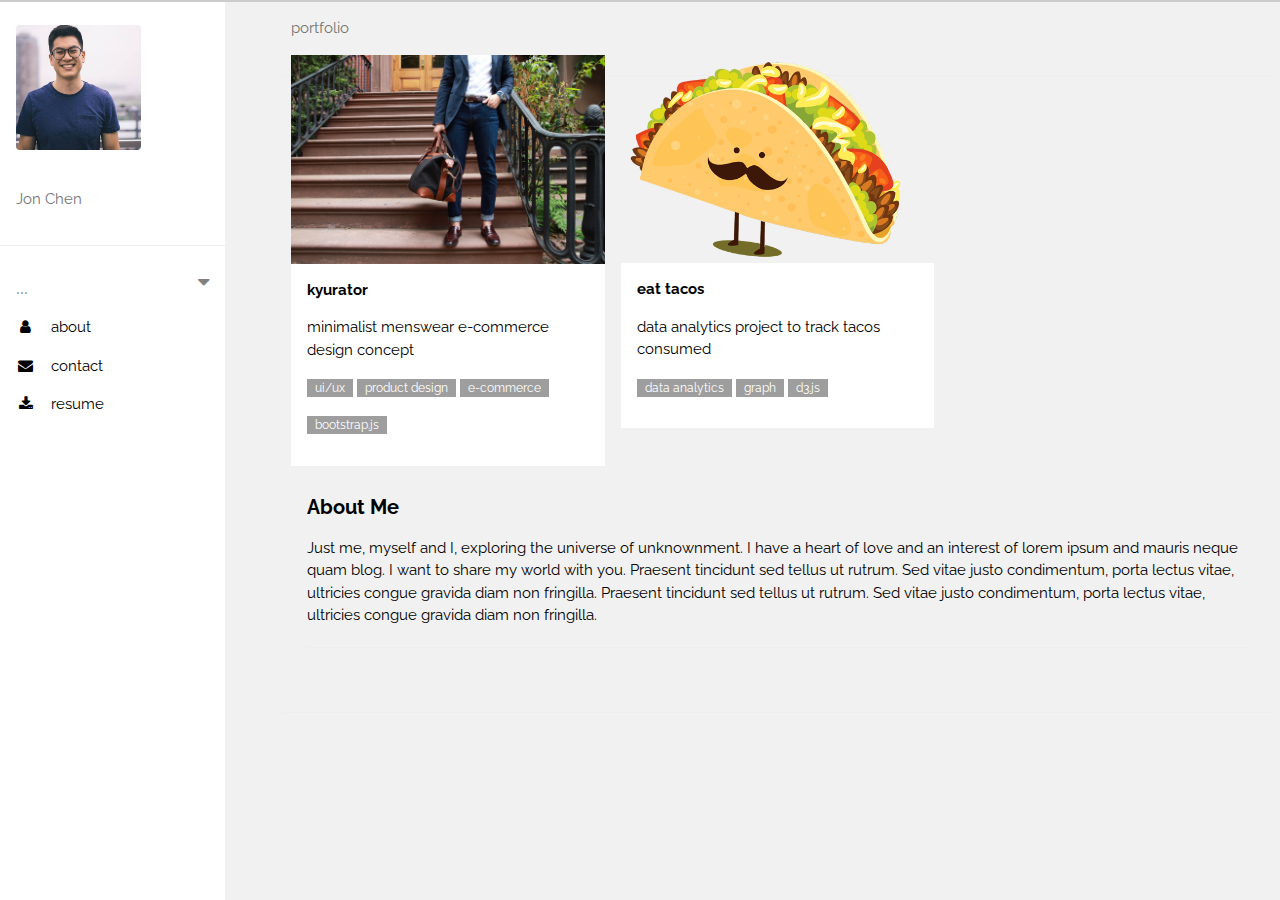
==== index.html @ 565eb9ad "Update index.html" ====
<!DOCTYPE html>
<html>
<title>Jon Chen</title>
<meta charset="UTF-8">
<meta name="viewport" content="width=device-width, initial-scale=1">
  
<link rel="stylesheet" href="https://www.w3schools.com/w3css/4/w3.css">
<link rel="stylesheet" href="https://fonts.googleapis.com/css?family=Raleway">
<link rel="stylesheet" href="https://cdnjs.cloudflare.com/ajax/libs/font-awesome/4.7.0/css/font-awesome.min.css">
<script src="https://maxcdn.bootstrapcdn.com/bootstrap/3.3.7/js/bootstrap.min.js"></script>

<style>
body,h1,h2,h3,h4,h5,h6 {font-family: "Raleway", sans-serif}
.sidenav { height: 100%; width: 200px; position: fixed; z-index: 1; top: 0; left: 0; background-color: #111; overflow-x: hidden; padding-top: 20px;}

/* Style the sidenav links and the dropdown button */
.sidenav a, .dropdown-btn {padding: 6px 8px 6px 16px; text-decoration: none; font-size: 20px; color: #818181; display: block; border: none; background: none; width:100%; text-align: left; cursor: pointer; outline: none;}

/* On mouse-over */
.sidenav a:hover, .dropdown-btn:hover {color: #f1f1f1;}

/* Main content */
.main {margin-left: 200px; /* Same as the width of the sidenav */font-size: 20px; /* Increased text to enable scrolling */padding: 0px 10px;}

/* Add an active class to the active dropdown button */
.active {background-color: grey; color: white;}

/* Dropdown container (hidden by default). Optional: add a lighter background color and some left padding to change the design of the dropdown content */
.dropdown-container {display: none; background-color: #262626; padding-left: 8px;}
/* Optional: Style the caret down icon */
.fa-caret-down {float: right; padding-right: 8px;}
</style>

<body class="w3-light-grey w3-content" style="max-width:1600px">
<div class="w3-bar w3-border w3-light-grey">
  </div>
  
<!-- Sidebar/menu -->
<nav class="w3-sidebar w3-collapse w3-white w3-animate-left" style="z-index:3;width:225px;" id="mySidebar"><br>
  <div class="w3-container">
    <a href="#" onclick="w3_close()" class="w3-hide-large w3-right w3-padding w3-hover-grey" title="close menu">
      <i class="fa fa-remove"></i>
    </a>
    <img src="/images/Jchen_picture.jpg" style="width:65%;" class="w3-round"><br><br>
    <h4><b></b></h4>
    <p class="w3-text-grey">Jon Chen</p>
  </div>
  
  <hr>
  <button class="dropdown-btn">...<i class="fa fa-caret-down"></i>
  </button>
  <div class="dropdown-container">
    <a href="/about.html" onclick="w3_close()" class="w3-bar-item w3-button w3-padding"><i class="fa fa-user fa-fw w3-margin-right"></i>about</a> 
    <a href="https://linkedin.com/in/jonschen" onclick="w3_close()" class="w3-bar-item w3-button w3-padding"><i class="fa fa-envelope fa-fw w3-margin-right"></i>contact</a>
    <a href="/downloads/resume.pdf" onclick="w3_close()" class="w3-bar-item w3-button w3-padding"><i class="fa fa-download fa-fw w3-margin-right"></i>resume</a>
</div>
  
  <div class="w3-bar-block">
    <a href="/about.html" onclick="w3_close()" class="w3-bar-item w3-button w3-padding"><i class="fa fa-user fa-fw w3-margin-right"></i>about</a> 
    <a href="https://linkedin.com/in/jonschen" onclick="w3_close()" class="w3-bar-item w3-button w3-padding"><i class="fa fa-envelope fa-fw w3-margin-right"></i>contact</a>
    <a href="/downloads/resume.pdf" onclick="w3_close()" class="w3-bar-item w3-button w3-padding"><i class="fa fa-download fa-fw w3-margin-right"></i>resume</a>
  </div>
  
</nav>

<!-- Overlay effect when opening sidebar on small screens -->
<div class="w3-overlay w3-hide-large w3-animate-opacity" onclick="w3_close()" style="cursor:pointer" title="close side menu" id="myOverlay"></div>

<!-- !PAGE CONTENT! -->
<div class="w3-main" style="margin-left:275px">

  <!-- Header -->
  <header id="portfolio">
    <a href="#"><img src="/images/Jchen_picture.jpg" style="width:65px;" class="w3-circle w3-right w3-margin w3-hide-large w3-hover-opacity"></a>
    <span class="w3-button w3-hide-large w3-xxlarge w3-hover-text-grey" onclick="w3_open()"><i class="fa fa-bars"></i></span>
    <div class="w3-container">
    <h1><b></b></h1>
      <p class="w3-text-grey">portfolio</p>
    </div>
  </header>
  
  <!-- First Photo Grid-->
  <div class="w3-row-padding">
    <div class="w3-third w3-container w3-margin-bottom">
      <a href="/kytr.html"><img src="/images/img1.jpg" alt="kyurator" style="width:100%" class="w3-hover-opacity"></a>
      <div class="w3-container w3-white">
        <p><b>kyurator</b></p>
        <p>minimalist menswear e-commerce design concept</p>
        <p>
          <span class="w3-tag w3-grey w3-small w3-margin-bottom w3-text-white">ui/ux</span> 
          <span class="w3-tag w3-grey w3-small w3-margin-bottom w3-text-white">product design</span> 
          <span class="w3-tag w3-grey w3-small w3-margin-bottom w3-text-white">e-commerce</span>
          <span class="w3-tag w3-grey w3-small w3-margin-bottom w3-text-white">bootstrap.js</span>
        </p>
      </div>
    </div>
    <div class="w3-third w3-container w3-margin-bottom">
      <a href="/taco/taco.html"><img src="/images/heytaco.png" alt="taco" style="width:92.5%" class="w3-hover-opacity"></a>
      <div class="w3-container w3-white">
        <p><b>eat tacos</b></p>
        <p>data analytics project to track tacos consumed</p>
        <p>
          <span class="w3-tag w3-grey w3-small w3-margin-bottom w3-text-white">data analytics</span> 
          <span class="w3-tag w3-grey w3-small w3-margin-bottom w3-text-white">graph</span> 
          <span class="w3-tag w3-grey w3-small w3-margin-bottom w3-text-white">d3.js</span> 
        </p>
      </div>
    </div>
    <hr>
     <div class="w3-container w3-padding-large" style="margin-bottom:32px">
    <h4><b>About Me</b></h4>
    <p>Just me, myself and I, exploring the universe of unknownment. I have a heart of love and an interest of lorem ipsum and mauris neque quam blog. I want to share my world with you. Praesent tincidunt sed tellus ut rutrum. Sed vitae justo condimentum, porta lectus vitae, ultricies congue gravida diam non fringilla. Praesent tincidunt sed tellus ut rutrum. Sed vitae justo condimentum, porta lectus vitae, ultricies congue gravida diam non fringilla.</p>
    <hr>
  </div>
  <hr>
  
  <!-- Footer -->
  <footer class="w3-container w3-padding-32">
  </footer>

<!-- End page content -->
</div>

<script>
// Script to open and close sidebar
function w3_open() {
    document.getElementById("mySidebar").style.display = "block";
    document.getElementById("myOverlay").style.display = "block";
}
 
function w3_close() {
    document.getElementById("mySidebar").style.display = "none";
    document.getElementById("myOverlay").style.display = "none";
}
  
//* Loop through all dropdown buttons to toggle between hiding and showing its dropdown content - This allows the user to have multiple dropdowns without any conflict */
var dropdown = document.getElementsByClassName("dropdown-btn");
var i;

for (i = 0; i < dropdown.length; i++) {
  dropdown[i].addEventListener("click", function() {
    this.classList.toggle("active");
    var dropdownContent = this.nextElementSibling;
    if (dropdownContent.style.display === "block") {
      dropdownContent.style.display = "none";
    } else {
      dropdownContent.style.display = "block";
    }
  });
}
</script>

</body>
</html>
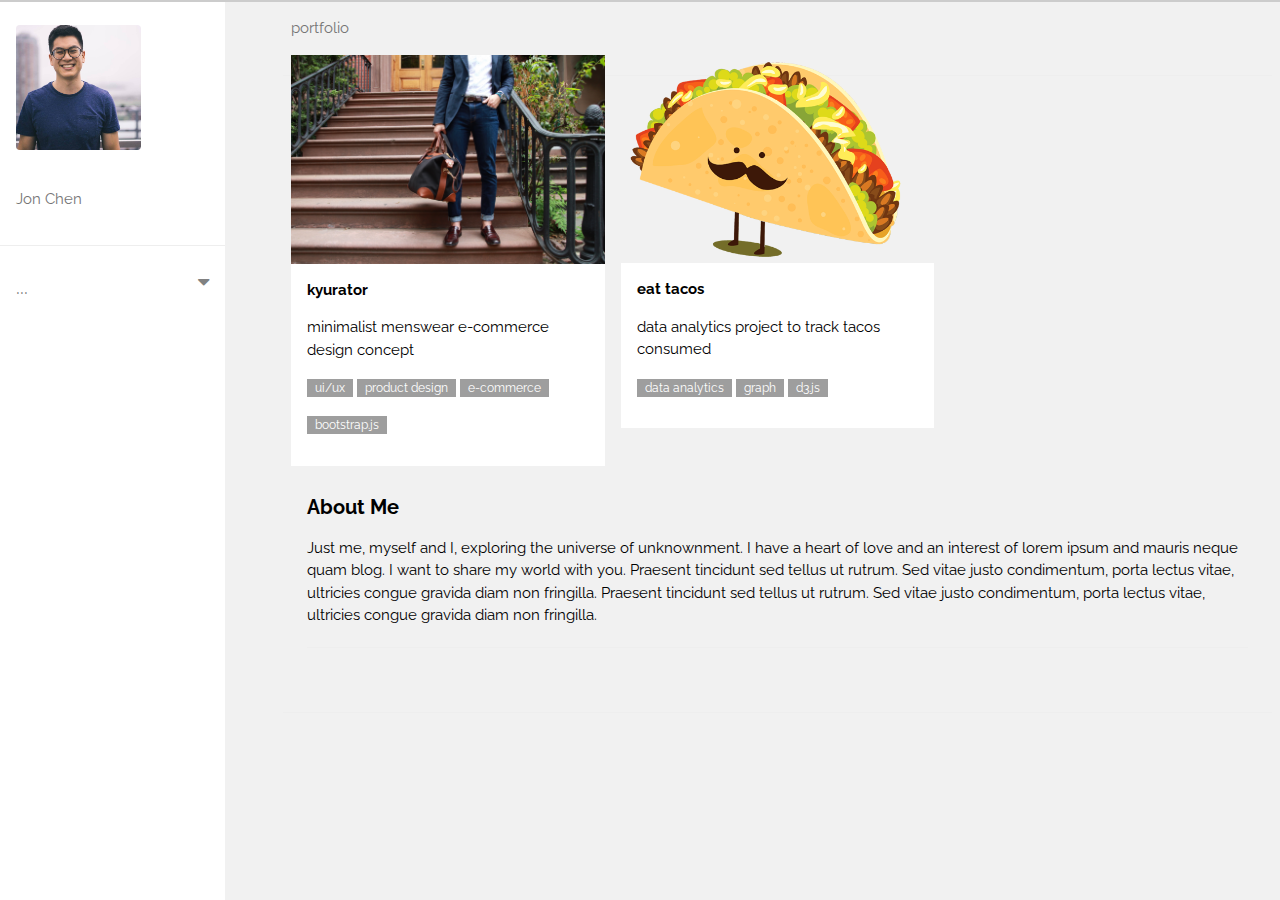
==== commit 0598b130: "changes to sidenav" ====
--- a/index.html
+++ b/index.html
@@ -23,7 +23,7 @@
 .main {margin-left: 200px; /* Same as the width of the sidenav */font-size: 20px; /* Increased text to enable scrolling */padding: 0px 10px;}
 
 /* Add an active class to the active dropdown button */
-.active {background-color: grey; color: white;}
+.active {background-color: white; color: grey;}
 
 /* Dropdown container (hidden by default). Optional: add a lighter background color and some left padding to change the design of the dropdown content */
 .dropdown-container {display: none; background-color: #262626; padding-left: 8px;}
@@ -53,14 +53,7 @@
     <a href="/about.html" onclick="w3_close()" class="w3-bar-item w3-button w3-padding"><i class="fa fa-user fa-fw w3-margin-right"></i>about</a> 
     <a href="https://linkedin.com/in/jonschen" onclick="w3_close()" class="w3-bar-item w3-button w3-padding"><i class="fa fa-envelope fa-fw w3-margin-right"></i>contact</a>
     <a href="/downloads/resume.pdf" onclick="w3_close()" class="w3-bar-item w3-button w3-padding"><i class="fa fa-download fa-fw w3-margin-right"></i>resume</a>
-</div>
-  
-  <div class="w3-bar-block">
-    <a href="/about.html" onclick="w3_close()" class="w3-bar-item w3-button w3-padding"><i class="fa fa-user fa-fw w3-margin-right"></i>about</a> 
-    <a href="https://linkedin.com/in/jonschen" onclick="w3_close()" class="w3-bar-item w3-button w3-padding"><i class="fa fa-envelope fa-fw w3-margin-right"></i>contact</a>
-    <a href="/downloads/resume.pdf" onclick="w3_close()" class="w3-bar-item w3-button w3-padding"><i class="fa fa-download fa-fw w3-margin-right"></i>resume</a>
-  </div>
-  
+</div>  
 </nav>
 
 <!-- Overlay effect when opening sidebar on small screens -->
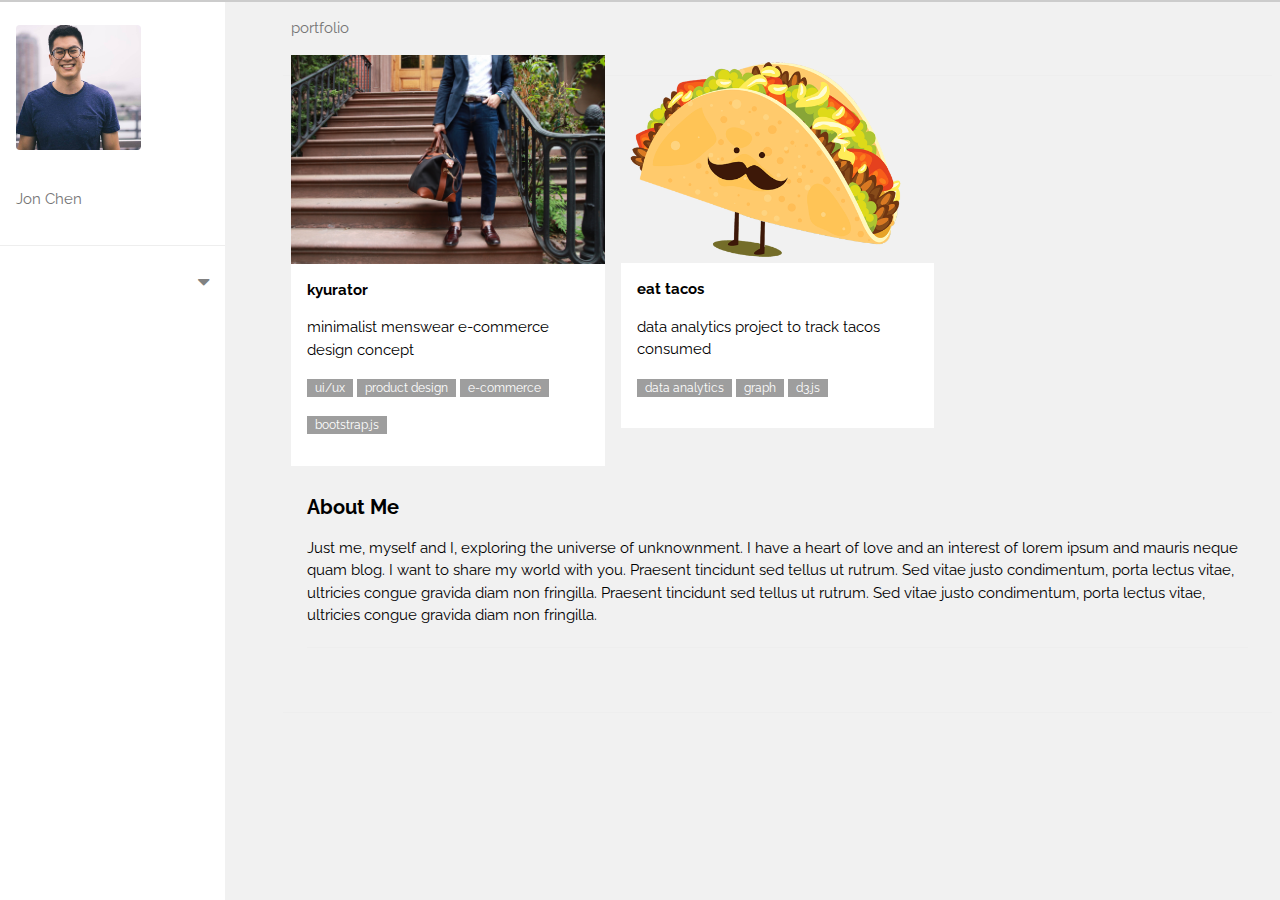
==== commit 15ecc15a: "Update index.html" ====
--- a/index.html
+++ b/index.html
@@ -26,7 +26,7 @@
 .active {background-color: white; color: grey;}
 
 /* Dropdown container (hidden by default). Optional: add a lighter background color and some left padding to change the design of the dropdown content */
-.dropdown-container {display: none; background-color: #262626; padding-left: 8px;}
+.dropdown-container {display: none; background-color: #000000; padding-left: 8px;}
 /* Optional: Style the caret down icon */
 .fa-caret-down {float: right; padding-right: 8px;}
 </style>
@@ -47,7 +47,7 @@
   </div>
   
   <hr>
-  <button class="dropdown-btn">...<i class="fa fa-caret-down"></i>
+  <button class="dropdown-btn"><i class="fa fa-caret-down"></i>
   </button>
   <div class="dropdown-container">
     <a href="/about.html" onclick="w3_close()" class="w3-bar-item w3-button w3-padding"><i class="fa fa-user fa-fw w3-margin-right"></i>about</a> 
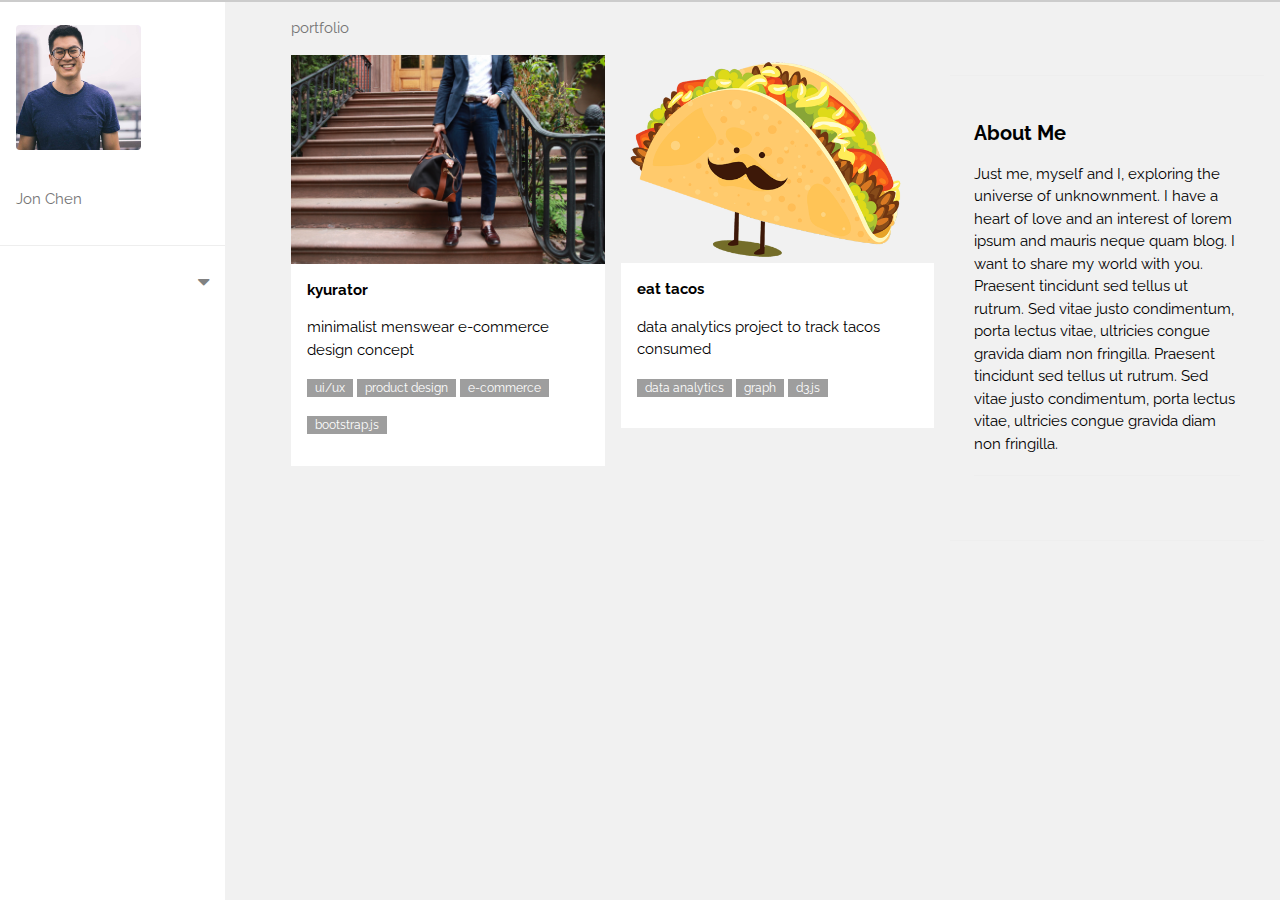
==== commit d48b1a19: "Update index.html" ====
--- a/index.html
+++ b/index.html
@@ -26,7 +26,7 @@
 .active {background-color: white; color: grey;}
 
 /* Dropdown container (hidden by default). Optional: add a lighter background color and some left padding to change the design of the dropdown content */
-.dropdown-container {display: none; background-color: #000000; padding-left: 8px;}
+.dropdown-container {display: none; background-color: #ffffff; padding-left: 8px;}
 /* Optional: Style the caret down icon */
 .fa-caret-down {float: right; padding-right: 8px;}
 </style>
@@ -99,6 +99,10 @@
         </p>
       </div>
     </div>
+    
+    <div class="w3-third w3-container w3-margin-bottom">
+    <div>
+      
     <hr>
      <div class="w3-container w3-padding-large" style="margin-bottom:32px">
     <h4><b>About Me</b></h4>
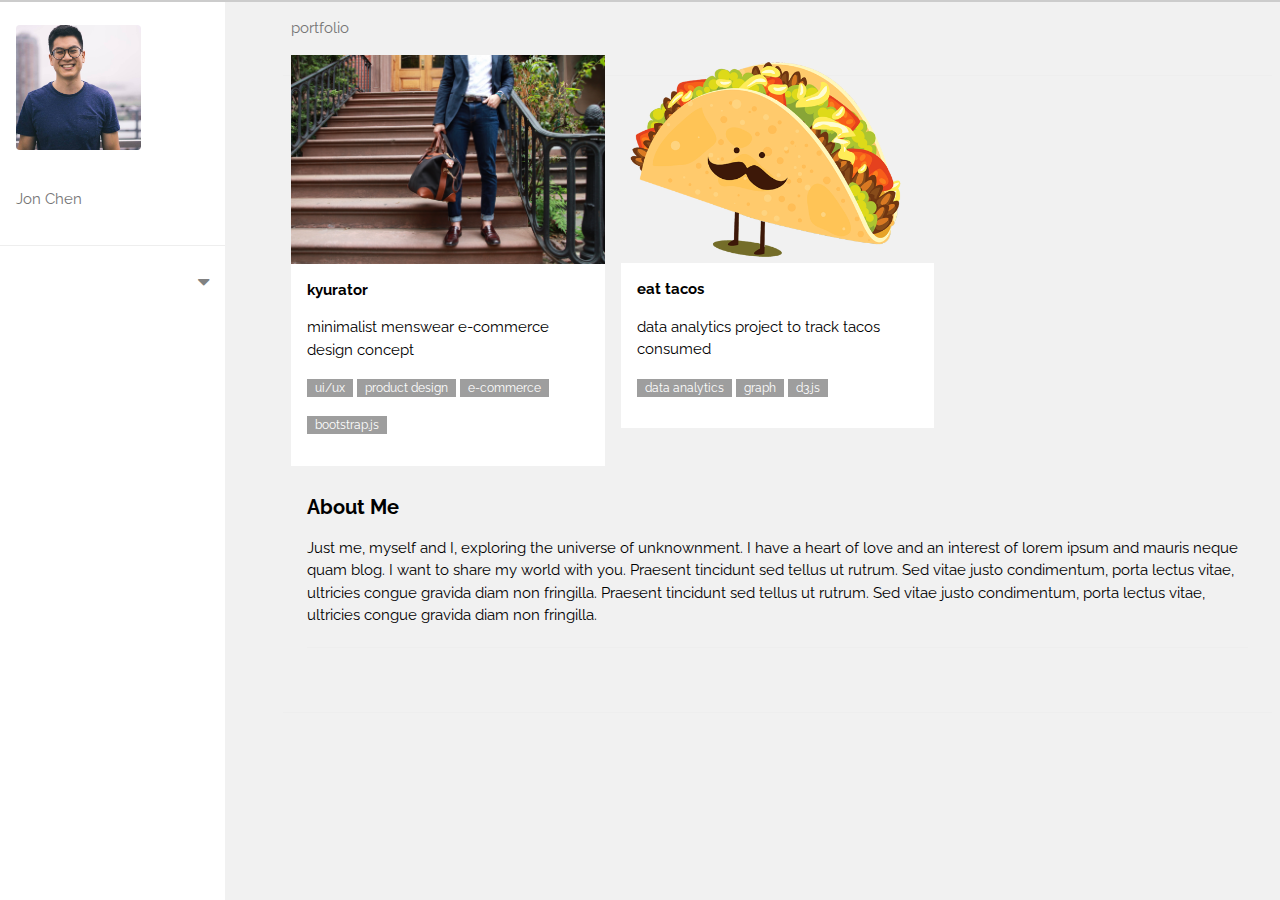
==== commit f591c47e: "Update index.html" ====
--- a/index.html
+++ b/index.html
@@ -99,11 +99,11 @@
         </p>
       </div>
     </div>
-    
-    <div class="w3-third w3-container w3-margin-bottom">
-    <div>
       
     <hr>
+    <br>
+    <br>
+    <br>
      <div class="w3-container w3-padding-large" style="margin-bottom:32px">
     <h4><b>About Me</b></h4>
     <p>Just me, myself and I, exploring the universe of unknownment. I have a heart of love and an interest of lorem ipsum and mauris neque quam blog. I want to share my world with you. Praesent tincidunt sed tellus ut rutrum. Sed vitae justo condimentum, porta lectus vitae, ultricies congue gravida diam non fringilla. Praesent tincidunt sed tellus ut rutrum. Sed vitae justo condimentum, porta lectus vitae, ultricies congue gravida diam non fringilla.</p>
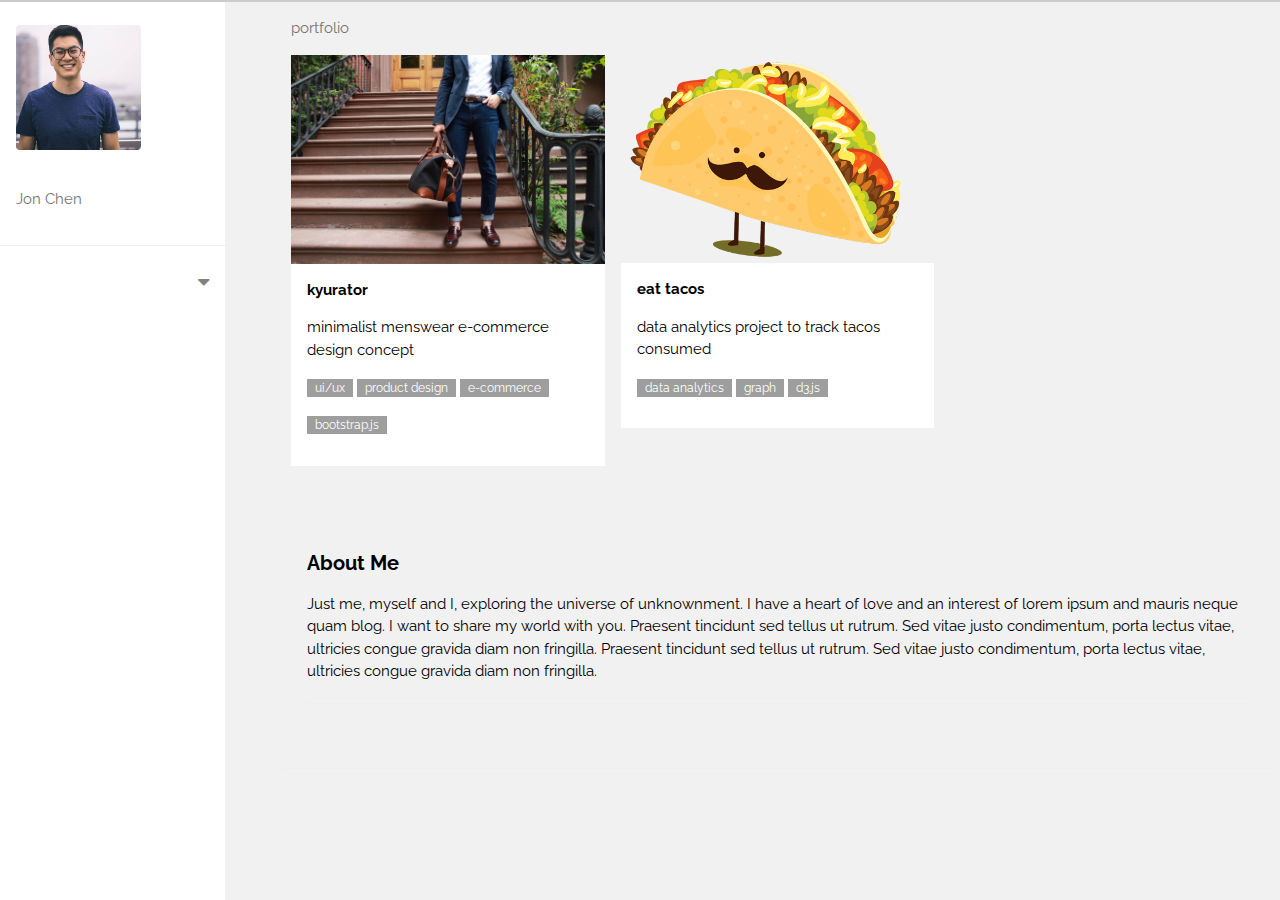
==== commit f6efd1cb: "Update index.html" ====
--- a/index.html
+++ b/index.html
@@ -99,11 +99,10 @@
         </p>
       </div>
     </div>
-      
-    <hr>
-    <br>
-    <br>
-    <br>
+    
+     <div class="w3-container w3-padding-large" style="margin-bottom:32px">
+      </div>
+    
      <div class="w3-container w3-padding-large" style="margin-bottom:32px">
     <h4><b>About Me</b></h4>
     <p>Just me, myself and I, exploring the universe of unknownment. I have a heart of love and an interest of lorem ipsum and mauris neque quam blog. I want to share my world with you. Praesent tincidunt sed tellus ut rutrum. Sed vitae justo condimentum, porta lectus vitae, ultricies congue gravida diam non fringilla. Praesent tincidunt sed tellus ut rutrum. Sed vitae justo condimentum, porta lectus vitae, ultricies congue gravida diam non fringilla.</p>
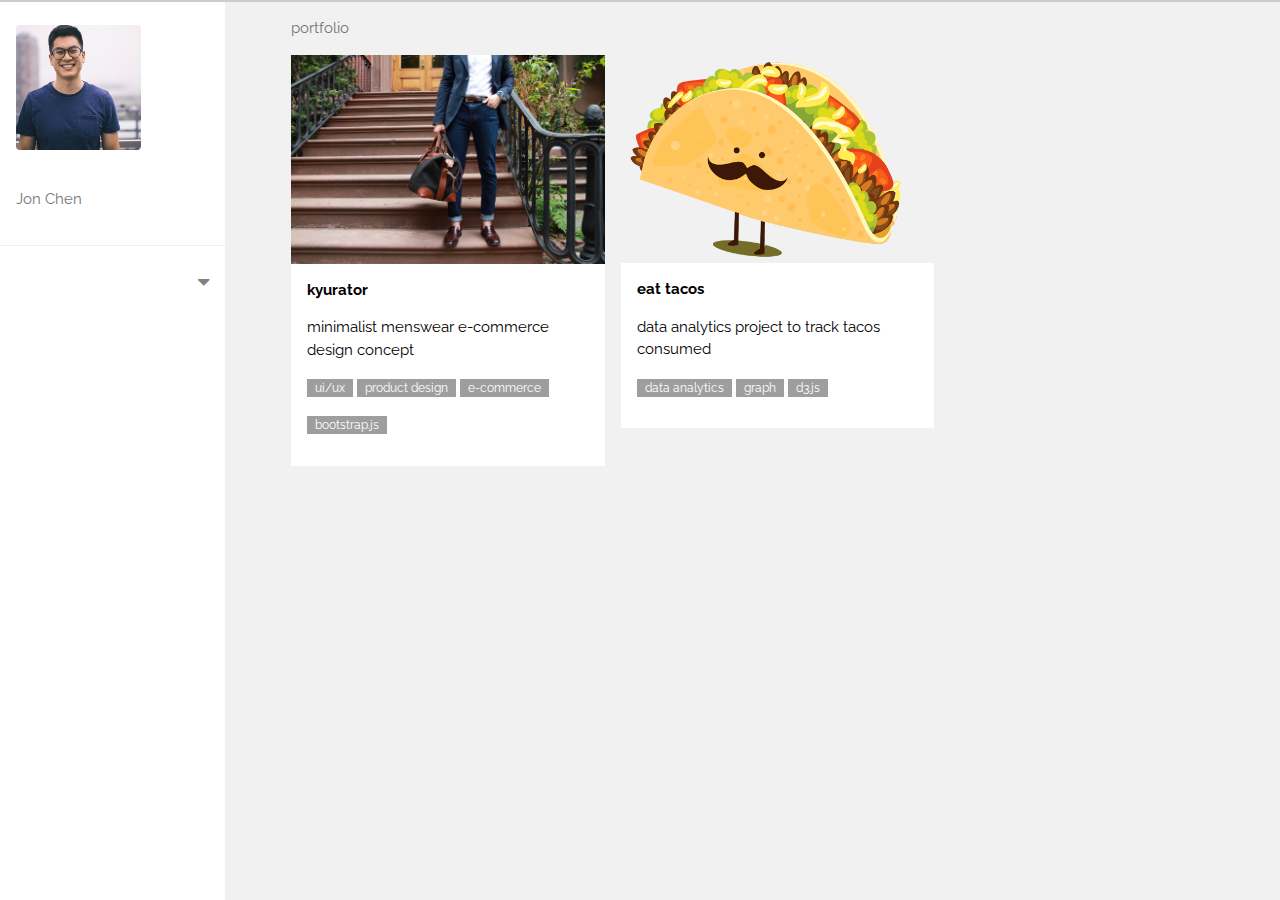
==== commit 7c4c4131: "Update index.html" ====
--- a/index.html
+++ b/index.html
@@ -99,15 +99,6 @@
         </p>
       </div>
     </div>
-    
-     <div class="w3-container w3-padding-large" style="margin-bottom:32px">
-      </div>
-    
-     <div class="w3-container w3-padding-large" style="margin-bottom:32px">
-    <h4><b>About Me</b></h4>
-    <p>Just me, myself and I, exploring the universe of unknownment. I have a heart of love and an interest of lorem ipsum and mauris neque quam blog. I want to share my world with you. Praesent tincidunt sed tellus ut rutrum. Sed vitae justo condimentum, porta lectus vitae, ultricies congue gravida diam non fringilla. Praesent tincidunt sed tellus ut rutrum. Sed vitae justo condimentum, porta lectus vitae, ultricies congue gravida diam non fringilla.</p>
-    <hr>
-  </div>
   <hr>
   
   <!-- Footer -->
